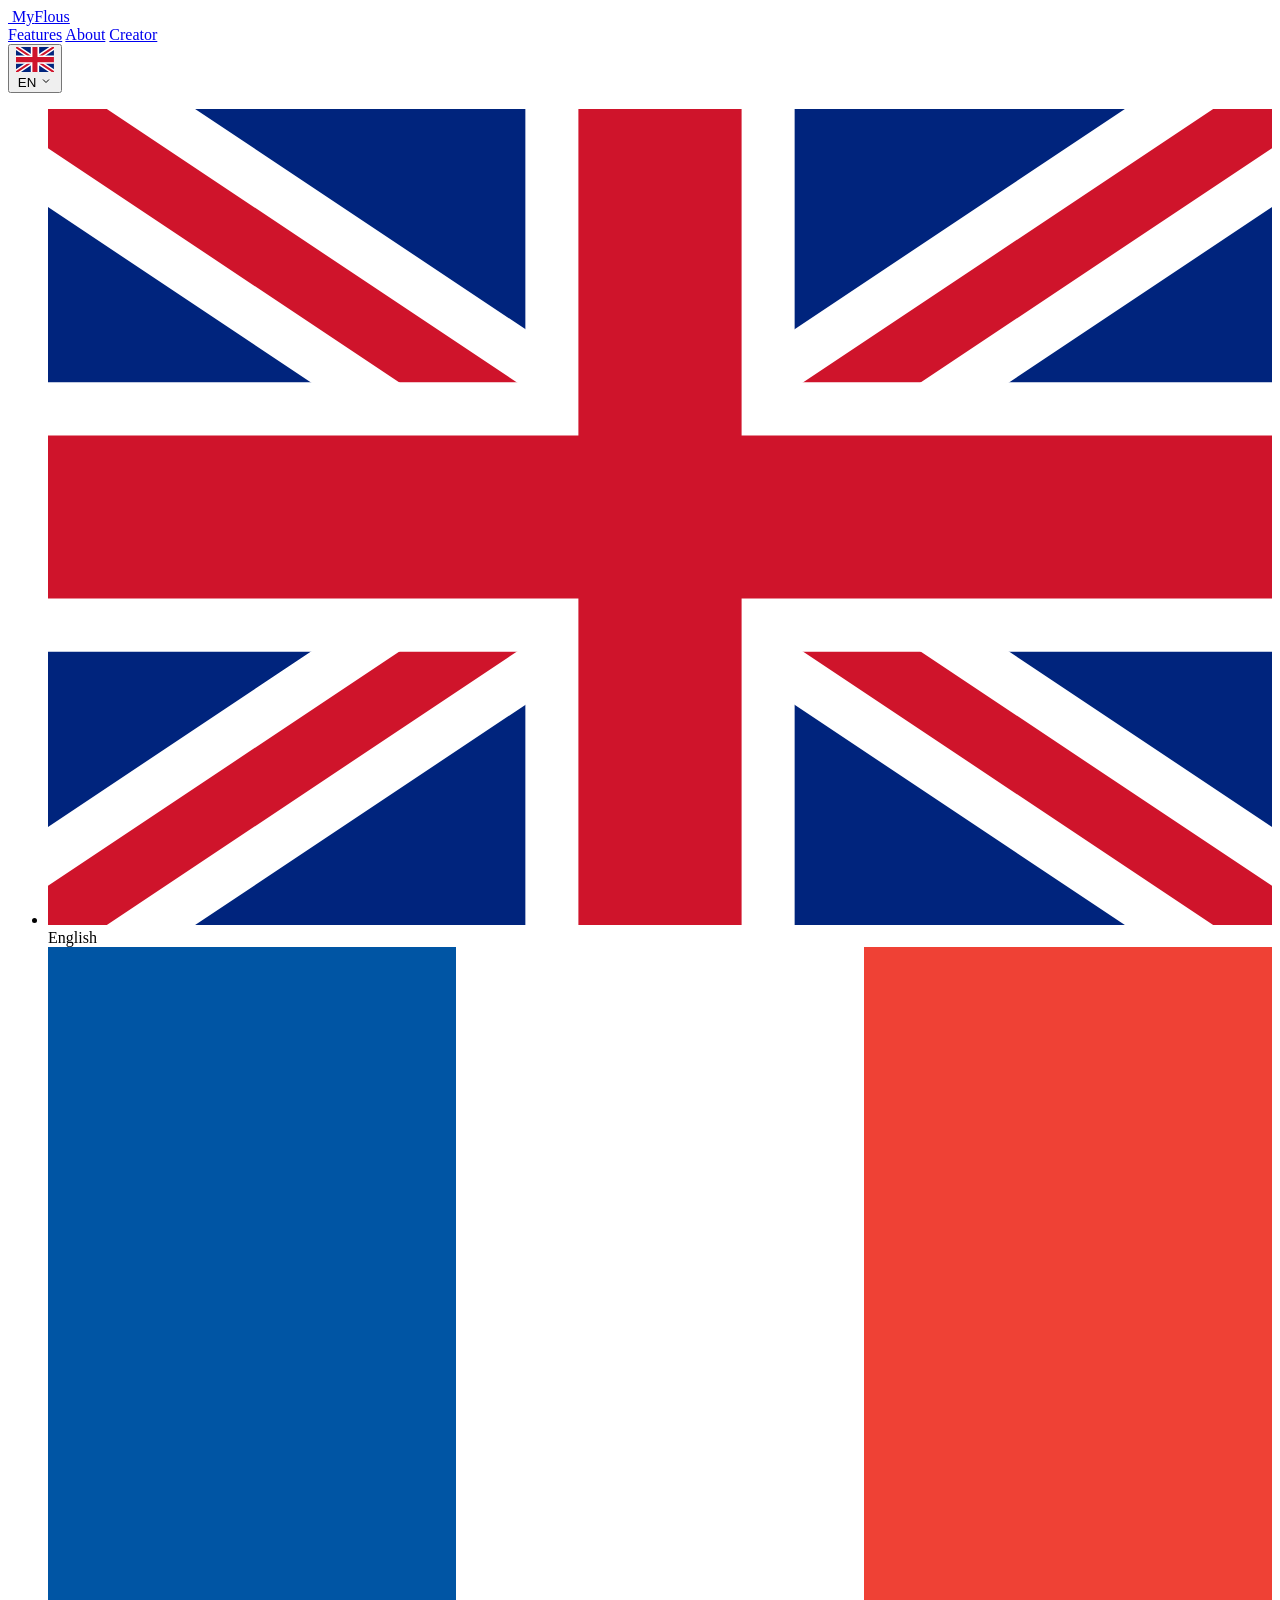
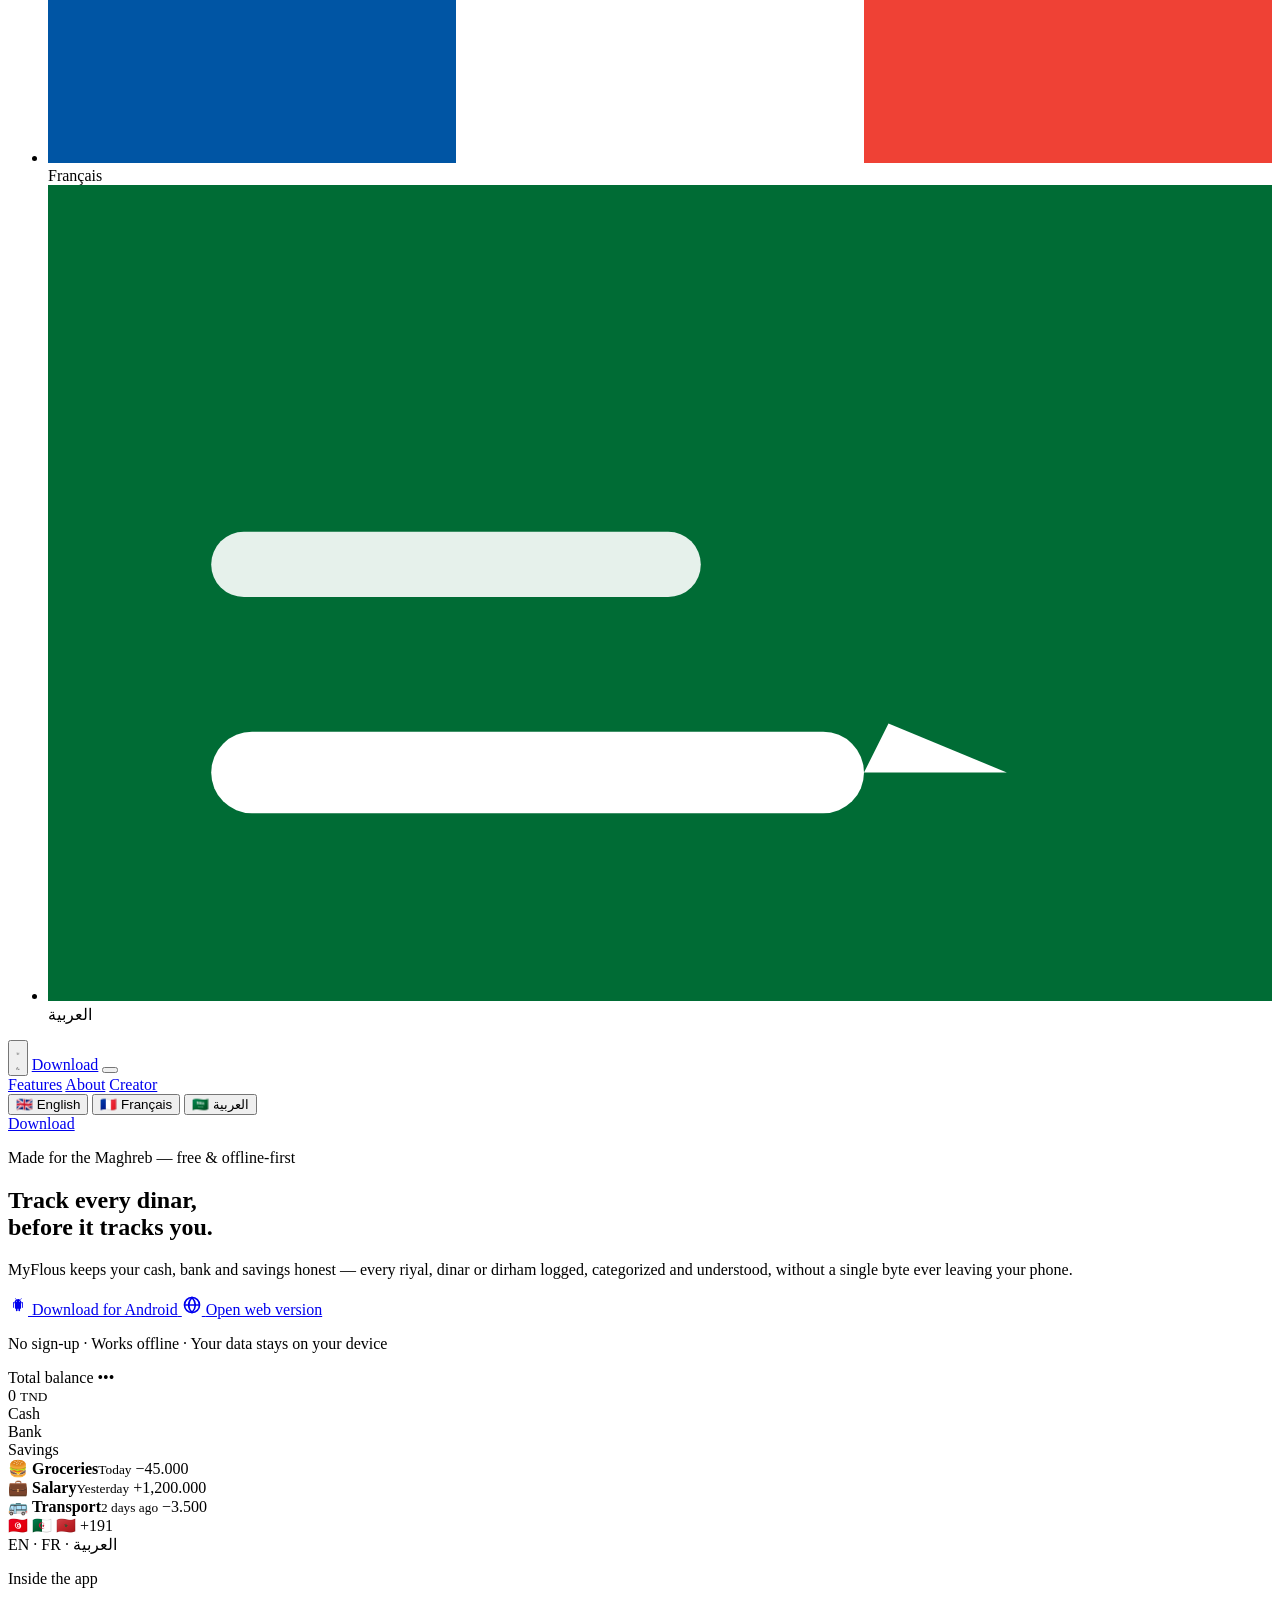
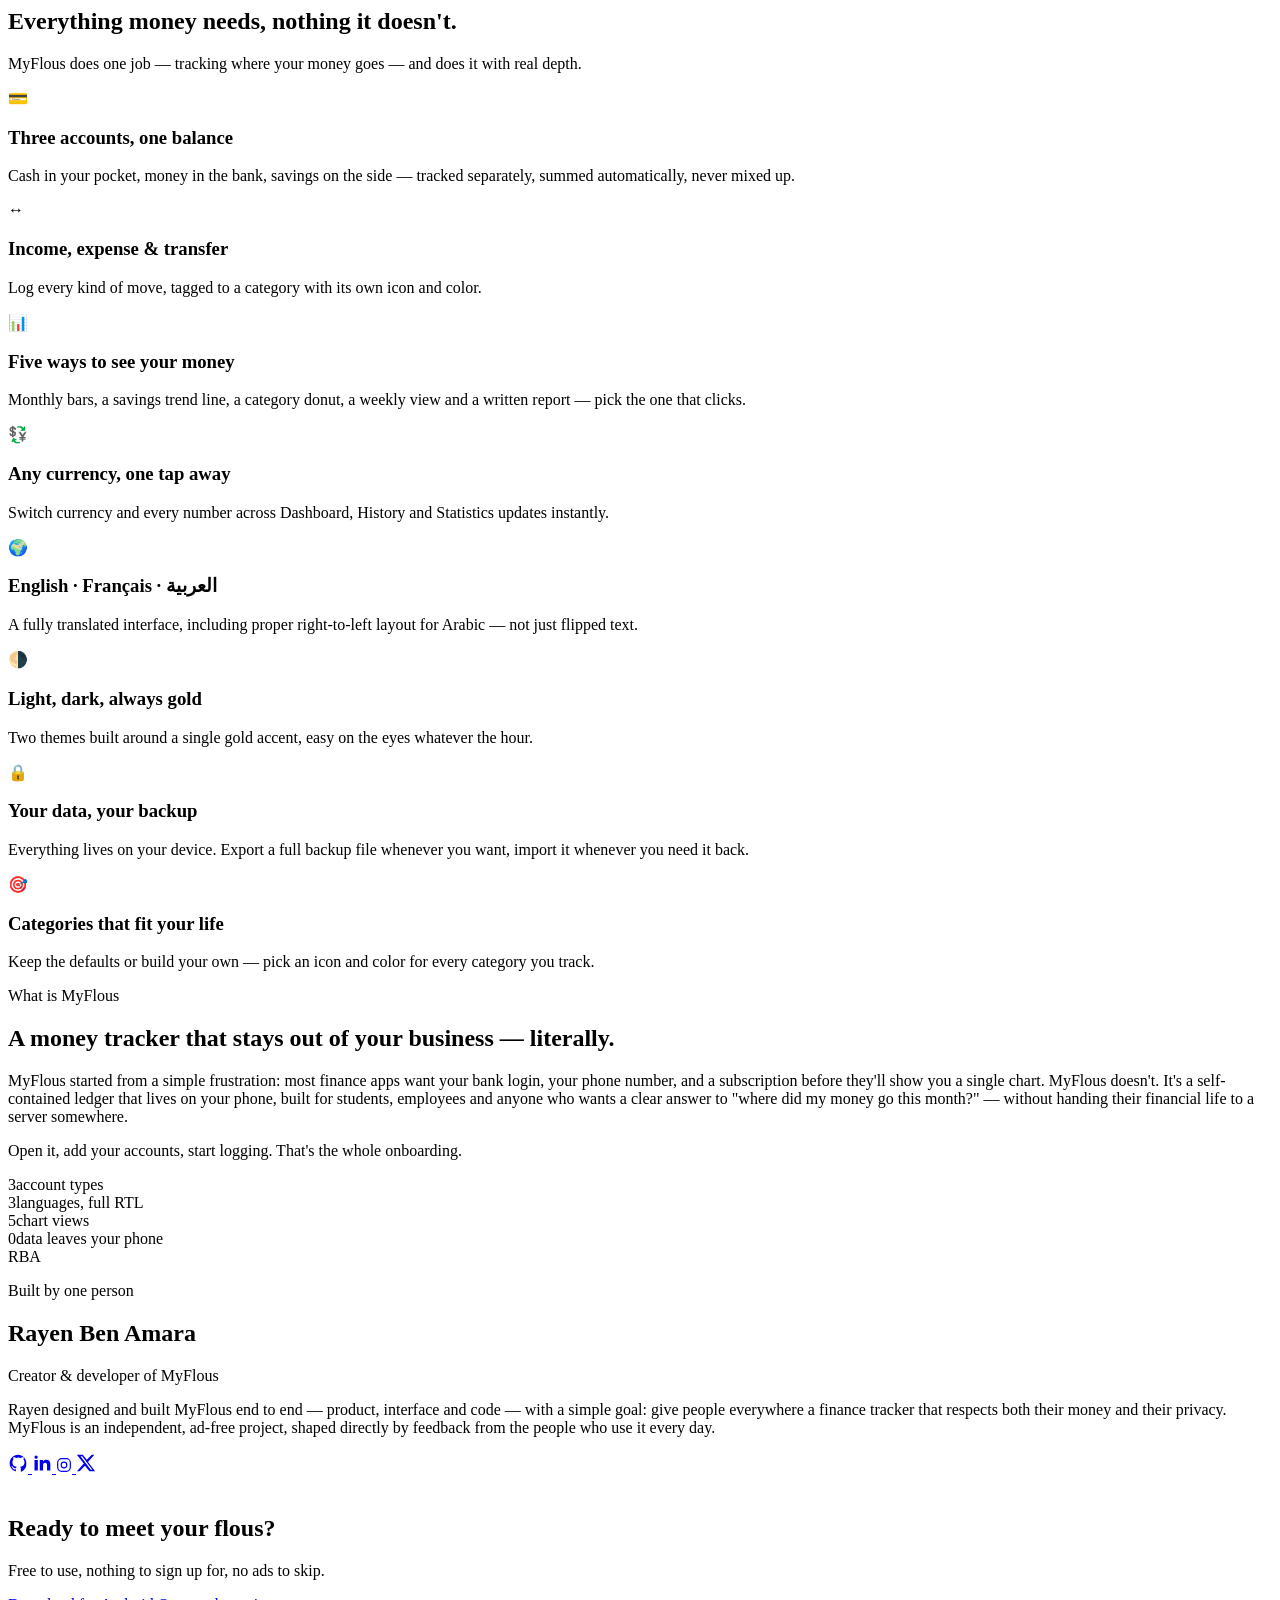
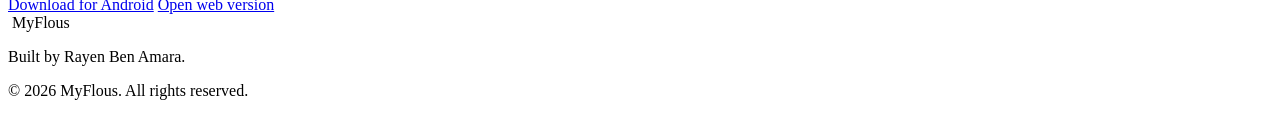
==== index.html @ c4010ba2 "Add files via upload" ====
<!DOCTYPE html>
<html lang="en" dir="ltr">
<head>
<meta charset="UTF-8">
<meta name="viewport" content="width=device-width, initial-scale=1.0, viewport-fit=cover">
<title>MyFlous — Track every dinar</title>
<meta name="description" content="MyFlous is an offline-first finance tracker for cash, bank and savings accounts. Free, private, and built for the Maghreb.">
<link rel="icon" href="assets/logo.png" type="image/png">
<link rel="apple-touch-icon" href="assets/logo.png">
<link rel="preconnect" href="https://fonts.googleapis.com">
<link rel="preconnect" href="https://fonts.gstatic.com" crossorigin>
<link href="https://fonts.googleapis.com/css2?family=Poppins:wght@600;700;800&family=Inter:wght@400;500;600;700;800&family=Cairo:wght@600;700;800&display=swap" rel="stylesheet">
<link rel="stylesheet" href="css/style.css">
</head>
<body data-theme="dark">

<!-- ================= NAV ================= -->
<header class="nav" id="nav">
  <div class="nav-inner">
    <a href="#top" class="brand">
      <img src="assets/logo.png" alt="" class="brand-mark">
      <span class="brand-word">My<span>Flous</span></span>
    </a>

    <nav class="nav-links" id="navLinks">
      <a href="#features" data-i18n="nav.features">Features</a>
      <a href="#about" data-i18n="nav.about">About</a>
      <a href="#creator" data-i18n="nav.creator">Creator</a>
    </nav>

    <div class="nav-actions">
      <div class="lang-switch" id="langSwitch">
        <button class="lang-btn" id="langBtn" aria-haspopup="listbox" aria-expanded="false" title="Language">
          <span class="lang-flag" id="langFlagIcon"><svg viewBox="0 0 30 20" xmlns="http://www.w3.org/2000/svg"><rect width="30" height="20" fill="#00247D"/><path d="M0,0 L30,20 M30,0 L0,20" stroke="#FFFFFF" stroke-width="4"/><path d="M0,0 L30,20 M30,0 L0,20" stroke="#CF142B" stroke-width="1.6"/><path d="M15,0 V20 M0,10 H30" stroke="#FFFFFF" stroke-width="6.6"/><path d="M15,0 V20 M0,10 H30" stroke="#CF142B" stroke-width="4"/></svg></span>
          <span class="lang-code" id="langCode">EN</span>
          <svg class="lang-caret" viewBox="0 0 24 24" fill="none" stroke="currentColor" stroke-width="2" width="12" height="12"><path d="M6 9l6 6 6-6"/></svg>
        </button>
        <ul class="lang-menu" id="langMenu" role="listbox">
          <li role="option" data-lang="en" class="lang-option active">
            <span class="lang-flag"><svg viewBox="0 0 30 20" xmlns="http://www.w3.org/2000/svg"><rect width="30" height="20" fill="#00247D"/><path d="M0,0 L30,20 M30,0 L0,20" stroke="#FFFFFF" stroke-width="4"/><path d="M0,0 L30,20 M30,0 L0,20" stroke="#CF142B" stroke-width="1.6"/><path d="M15,0 V20 M0,10 H30" stroke="#FFFFFF" stroke-width="6.6"/><path d="M15,0 V20 M0,10 H30" stroke="#CF142B" stroke-width="4"/></svg></span>
            <span>English</span>
          </li>
          <li role="option" data-lang="fr" class="lang-option">
            <span class="lang-flag"><svg viewBox="0 0 30 20" xmlns="http://www.w3.org/2000/svg"><rect width="10" height="20" x="0" fill="#0055A4"/><rect width="10" height="20" x="10" fill="#FFFFFF"/><rect width="10" height="20" x="20" fill="#EF4135"/></svg></span>
            <span>Français</span>
          </li>
          <li role="option" data-lang="ar" class="lang-option">
            <span class="lang-flag"><svg viewBox="0 0 30 20" xmlns="http://www.w3.org/2000/svg"><rect width="30" height="20" fill="#006C35"/><rect x="4" y="13.4" width="16" height="2" rx="1" fill="#FFFFFF"/><path d="M20 14.4 L23.5 14.4 L20.6 13.2 Z" fill="#FFFFFF"/><rect x="4" y="8.5" width="12" height="1.6" rx="0.8" fill="#FFFFFF" opacity="0.9"/></svg></span>
            <span>العربية</span>
          </li>
        </ul>
      </div>

      <button class="theme-toggle" id="themeToggle" aria-label="Toggle light and dark theme" title="Toggle theme">
        <svg class="icon-sun" viewBox="0 0 24 24" fill="none" stroke="currentColor" stroke-width="2"><circle cx="12" cy="12" r="4"/><path d="M12 2v2M12 20v2M4.9 4.9l1.4 1.4M17.7 17.7l1.4 1.4M2 12h2M20 12h2M4.9 19.1l1.4-1.4M17.7 6.3l1.4-1.4"/></svg>
        <svg class="icon-moon" viewBox="0 0 24 24" fill="none" stroke="currentColor" stroke-width="2"><path d="M21 12.8A9 9 0 1111.2 3 7 7 0 0021 12.8z"/></svg>
      </button>
      <a href="#download" class="btn btn-primary btn-sm" data-i18n="nav.download">Download</a>
      <button class="menu-toggle" id="menuToggle" aria-label="Open menu">
        <span></span><span></span><span></span>
      </button>
    </div>
  </div>
</header>

<div class="mobile-menu" id="mobileMenu">
  <a href="#features" data-i18n="nav.features">Features</a>
  <a href="#about" data-i18n="nav.about">About</a>
  <a href="#creator" data-i18n="nav.creator">Creator</a>
  <div class="mobile-lang" id="mobileLang">
    <button class="mobile-lang-opt active" data-lang="en">🇬🇧 English</button>
    <button class="mobile-lang-opt" data-lang="fr">🇫🇷 Français</button>
    <button class="mobile-lang-opt" data-lang="ar">🇸🇦 العربية</button>
  </div>
  <a href="#download" class="btn btn-primary" data-i18n="nav.download">Download</a>
</div>

<!-- ================= HERO ================= -->
<main id="top">
<section class="hero">
  <div class="hero-rays" aria-hidden="true"></div>
  <div class="hero-inner">
    <div class="hero-copy">
      <p class="eyebrow"><span class="dot"></span><span data-i18n="hero.eyebrow">Made for the Maghreb — free &amp; offline-first</span></p>
      <h1><span data-i18n="hero.title1">Track every dinar,</span><br><span data-i18n="hero.title2">before it tracks</span> <span class="gold-underline" data-i18n="hero.title3">you.</span></h1>
      <p class="hero-sub" data-i18n="hero.sub">MyFlous keeps your cash, bank and savings honest — every riyal, dinar or dirham logged, categorized and understood, without a single byte ever leaving your phone.</p>

      <div class="hero-ctas">
        <a href="apk/MyFlous.apk" download="MyFlous.apk" class="btn btn-primary btn-lg" id="btnAndroid">
          <svg viewBox="0 0 24 24" fill="currentColor" width="20" height="20"><path d="M6.5 8.5c-.28 0-.5.22-.5.5v6c0 .28.22.5.5.5s.5-.22.5-.5V9c0-.28-.22-.5-.5-.5zm11 0c-.28 0-.5.22-.5.5v6c0 .28.22.5.5.5s.5-.22.5-.5V9c0-.28-.22-.5-.5-.5zM8.3 15.75c0 .35.28.63.63.63h.57v2.12c0 .55.45 1 1 1s1-.45 1-1v-2.12h1v2.12c0 .55.45 1 1 1s1-.45 1-1v-2.12h.57c.34 0 .63-.28.63-.63V9H8.3v6.75zM15.4 5.7l.9-1.56a.3.3 0 00-.52-.3l-.91 1.58a5.9 5.9 0 00-4.74 0l-.91-1.58a.3.3 0 10-.52.3l.9 1.56C8.6 6.5 7.5 8.05 7.4 9.85h9.2c-.1-1.8-1.2-3.35-3.2-4.15zM10.2 8.1a.55.55 0 110-1.1.55.55 0 010 1.1zm3.6 0a.55.55 0 110-1.1.55.55 0 010 1.1z"/></svg>
          <span data-i18n="hero.ctaAndroid">Download for Android</span>
        </a>
        <a href="./myflous/index.html" target="_blank" rel="noopener" class="btn btn-secondary btn-lg" id="btnWeb">
          <svg viewBox="0 0 24 24" fill="none" stroke="currentColor" stroke-width="2" width="20" height="20"><circle cx="12" cy="12" r="9"/><path d="M3 12h18M12 3c2.5 2.7 4 6 4 9s-1.5 6.3-4 9c-2.5-2.7-4-6-4-9s1.5-6.3 4-9z"/></svg>
          <span data-i18n="hero.ctaWeb">Open web version</span>
        </a>
      </div>

      <p class="hero-trust" data-i18n="hero.trust">No sign-up · Works offline · Your data stays on your device</p>
    </div>

    <div class="hero-visual" aria-hidden="true">
      <div class="glow"></div>
      <div class="balance-card" id="balanceCard">
        <div class="bc-top">
          <span class="bc-label" data-i18n="card.totalBalance">Total balance</span>
          <span class="bc-eye">•••</span>
        </div>
        <div class="bc-amount"><span id="bcNumber">0</span> <small>TND</small></div>
        <div class="bc-accounts">
          <div class="bc-acc"><span class="bc-dot cash"></span><span data-i18n="card.cash">Cash</span></div>
          <div class="bc-acc"><span class="bc-dot bank"></span><span data-i18n="card.bank">Bank</span></div>
          <div class="bc-acc"><span class="bc-dot savings"></span><span data-i18n="card.savings">Savings</span></div>
        </div>
        <div class="bc-chart">
          <div class="bar" style="--h:38%"></div>
          <div class="bar" style="--h:62%"></div>
          <div class="bar" style="--h:45%"></div>
          <div class="bar" style="--h:80%"></div>
          <div class="bar" style="--h:55%"></div>
          <div class="bar" style="--h:70%"></div>
          <div class="bar" style="--h:90%"></div>
        </div>
        <div class="bc-tx">
          <div class="tx-row">
            <span class="tx-icon food">🍔</span>
            <span class="tx-info"><b data-i18n="card.groceries">Groceries</b><small data-i18n="card.today">Today</small></span>
            <span class="tx-amt neg">−45.000</span>
          </div>
          <div class="tx-row">
            <span class="tx-icon salary">💼</span>
            <span class="tx-info"><b data-i18n="card.salary">Salary</b><small data-i18n="card.yesterday">Yesterday</small></span>
            <span class="tx-amt pos">+1,200.000</span>
          </div>
          <div class="tx-row">
            <span class="tx-icon transport">🚌</span>
            <span class="tx-info"><b data-i18n="card.transport">Transport</b><small data-i18n="card.daysAgo">2 days ago</small></span>
            <span class="tx-amt neg">−3.500</span>
          </div>
        </div>
      </div>
      <div class="float-chip chip-1">🇹🇳 🇩🇿 🇲🇦 +191</div>
      <div class="float-chip chip-2">EN · FR · العربية</div>
    </div>
  </div>
  <a href="#features" class="scroll-cue" aria-label="Scroll to features"><span></span></a>
</section>

<!-- ================= FEATURES ================= -->
<section class="features" id="features">
  <div class="section-head">
    <p class="eyebrow center"><span class="dot"></span><span data-i18n="features.eyebrow">Inside the app</span></p>
    <h2 data-i18n="features.title">Everything money needs, nothing it doesn't.</h2>
    <p class="section-sub" data-i18n="features.sub">MyFlous does one job — tracking where your money goes — and does it with real depth.</p>
  </div>

  <div class="feature-grid">
    <article class="feature-card feature-lg">
      <div class="f-icon">💳</div>
      <h3 data-i18n="feature1.title">Three accounts, one balance</h3>
      <p data-i18n="feature1.desc">Cash in your pocket, money in the bank, savings on the side — tracked separately, summed automatically, never mixed up.</p>
    </article>

    <article class="feature-card">
      <div class="f-icon">↔️</div>
      <h3 data-i18n="feature2.title">Income, expense &amp; transfer</h3>
      <p data-i18n="feature2.desc">Log every kind of move, tagged to a category with its own icon and color.</p>
    </article>

    <article class="feature-card">
      <div class="f-icon">📊</div>
      <h3 data-i18n="feature3.title">Five ways to see your money</h3>
      <p data-i18n="feature3.desc">Monthly bars, a savings trend line, a category donut, a weekly view and a written report — pick the one that clicks.</p>
    </article>

    <article class="feature-card">
      <div class="f-icon">💱</div>
      <h3 data-i18n="feature4.title">Any currency, one tap away</h3>
      <p data-i18n="feature4.desc">Switch currency and every number across Dashboard, History and Statistics updates instantly.</p>
    </article>

    <article class="feature-card">
      <div class="f-icon">🌍</div>
      <h3 data-i18n="feature5.title">English · Français · العربية</h3>
      <p data-i18n="feature5.desc">A fully translated interface, including proper right-to-left layout for Arabic — not just flipped text.</p>
    </article>

    <article class="feature-card">
      <div class="f-icon">🌗</div>
      <h3 data-i18n="feature6.title">Light, dark, always gold</h3>
      <p data-i18n="feature6.desc">Two themes built around a single gold accent, easy on the eyes whatever the hour.</p>
    </article>

    <article class="feature-card">
      <div class="f-icon">🔒</div>
      <h3 data-i18n="feature7.title">Your data, your backup</h3>
      <p data-i18n="feature7.desc">Everything lives on your device. Export a full backup file whenever you want, import it whenever you need it back.</p>
    </article>

    <article class="feature-card">
      <div class="f-icon">🎯</div>
      <h3 data-i18n="feature8.title">Categories that fit your life</h3>
      <p data-i18n="feature8.desc">Keep the defaults or build your own — pick an icon and color for every category you track.</p>
    </article>
  </div>
</section>

<!-- ================= ABOUT ================= -->
<section class="about" id="about">
  <div class="about-inner">
    <div class="about-copy">
      <p class="eyebrow"><span class="dot"></span><span data-i18n="about.eyebrow">What is MyFlous</span></p>
      <h2 data-i18n="about.title">A money tracker that stays out of your business — literally.</h2>
      <p data-i18n="about.p1">MyFlous started from a simple frustration: most finance apps want your bank login, your phone number, and a subscription before they'll show you a single chart. MyFlous doesn't. It's a self-contained ledger that lives on your phone, built for students, employees and anyone who wants a clear answer to "where did my money go this month?" — without handing their financial life to a server somewhere.</p>
      <p data-i18n="about.p2">Open it, add your accounts, start logging. That's the whole onboarding.</p>
    </div>
    <div class="about-stats">
      <div class="stat"><span class="stat-num">3</span><span class="stat-label" data-i18n="about.stat1">account types</span></div>
      <div class="stat"><span class="stat-num">3</span><span class="stat-label" data-i18n="about.stat2">languages, full RTL</span></div>
      <div class="stat"><span class="stat-num">5</span><span class="stat-label" data-i18n="about.stat3">chart views</span></div>
      <div class="stat"><span class="stat-num">0</span><span class="stat-label" data-i18n="about.stat4">data leaves your phone</span></div>
    </div>
  </div>
</section>

<!-- ================= CREATOR ================= -->
<section class="creator" id="creator">
  <div class="creator-card">
    <div class="creator-avatar">
      <img src="assets/rayen.jpg" alt="Rayen Ben Amara" class="creator-avatar-img" onerror="this.style.display='none'; this.parentElement.textContent='RBA';">
    </div>
    <div class="creator-body">
      <p class="eyebrow"><span class="dot"></span><span data-i18n="creator.eyebrow">Built by one person</span></p>
      <h2>Rayen Ben Amara</h2>
      <p class="creator-role" data-i18n="creator.role">Creator &amp; developer of MyFlous</p>
      <p class="creator-bio" data-i18n="creator.bio">Rayen designed and built MyFlous end to end — product, interface and code — with a simple goal: give people everywhere a finance tracker that respects both their money and their privacy. MyFlous is an independent, ad-free project, shaped directly by feedback from the people who use it every day.</p>
      <div class="creator-socials">
        <a href="https://github.com/rayen0x" class="social-icon" aria-label="GitHub" title="GitHub">
          <svg viewBox="0 0 24 24" fill="currentColor" width="20" height="20"><path d="M12 2C6.48 2 2 6.58 2 12.25c0 4.53 2.87 8.37 6.84 9.73.5.1.68-.22.68-.49 0-.24-.01-1.02-.01-1.86-2.78.51-3.5-.7-3.72-1.35-.13-.33-.68-1.35-1.16-1.63-.4-.22-.97-.76-.01-.78.9-.01 1.55.85 1.76 1.2 1.03 1.76 2.68 1.26 3.34.96.1-.76.4-1.26.72-1.55-2.5-.29-5.12-1.28-5.12-5.68 0-1.25.44-2.28 1.16-3.08-.12-.29-.5-1.46.11-3.04 0 0 .95-.31 3.12 1.18a10.6 10.6 0 015.68 0c2.17-1.5 3.12-1.18 3.12-1.18.61 1.58.23 2.75.11 3.04.72.8 1.16 1.82 1.16 3.08 0 4.41-2.63 5.39-5.14 5.67.41.36.76 1.07.76 2.17 0 1.57-.01 2.83-.01 3.22 0 .27.18.6.69.49A10.26 10.26 0 0022 12.25C22 6.58 17.52 2 12 2z"/></svg>
        </a>
        <a href="https://www.linkedin.com/in/rayen0x/" class="social-icon" aria-label="LinkedIn" title="LinkedIn">
          <svg viewBox="0 0 24 24" fill="currentColor" width="20" height="20"><path d="M6.94 5a2 2 0 11-4-.02 2 2 0 014 .02zM7 8.48H3V21h4V8.48zm6.32 0H9.34V21h3.94v-6.57c0-3.66 4.77-3.96 4.77 0V21H22v-7.93c0-6.17-6.98-5.95-8.68-2.91V8.48z"/></svg>
        </a>
        <a href="https://www.instagram.com/rayen0x" class="social-icon" aria-label="Instagram" title="Instagram">
          <svg viewBox="0 0 24 24" fill="none" stroke="currentColor" stroke-width="1.8" stroke-linecap="round" stroke-linejoin="round" width="16" height="16"><rect x="2.5" y="2.5" width="19" height="19" rx="6"/><circle cx="12" cy="12" r="4.2"/><circle cx="17.15" cy="6.85" r="0.4" fill="currentColor" stroke="none"/></svg>
        </a>
        <a href="https://x.com/rayen0x" class="social-icon" aria-label="X (Twitter)" title="X (Twitter)">
          <svg viewBox="0 0 24 24" fill="currentColor" width="20" height="20"><path d="M18.9 2H22l-7.6 8.68L23 22h-6.9l-5.4-6.65L4.3 22H1.2l8.1-9.26L1 2h7.1l4.9 6.09L18.9 2zm-1.2 18h1.9L7.4 4H5.4l12.3 16z"/></svg>
        </a>
      </div>
    </div>
  </div>
</section>

<!-- ================= FINAL CTA ================= -->
<section class="final-cta" id="download">
  <div class="final-inner">
    <img src="assets/logo.png" alt="" class="final-mark">
    <h2 data-i18n="final.title">Ready to meet your flous?</h2>
    <p data-i18n="final.sub">Free to use, nothing to sign up for, no ads to skip.</p>
    <div class="hero-ctas center">
      <a href="apk/MyFlous.apk" download="MyFlous.apk" class="btn btn-primary btn-lg" data-i18n="hero.ctaAndroid">Download for Android</a>
      <a href="./myflous/index.html" target="_blank" rel="noopener" class="btn btn-secondary btn-lg" data-i18n="hero.ctaWeb">Open web version</a>
    </div>
  </div>
</section>
</main>

<footer class="footer">
  <div class="footer-inner">
    <div class="footer-brand">
      <img src="assets/logo.png" alt="" class="brand-mark">
      <span class="brand-word">My<span>Flous</span></span>
    </div>
    <p data-i18n="footer.built">Built by Rayen Ben Amara.</p>
    <p class="footer-copy" data-i18n="footer.rights">© 2026 MyFlous. All rights reserved.</p>
  </div>
</footer>

<script src="js/i18n.js"></script>
<script src="js/script.js"></script>
</body>
</html>
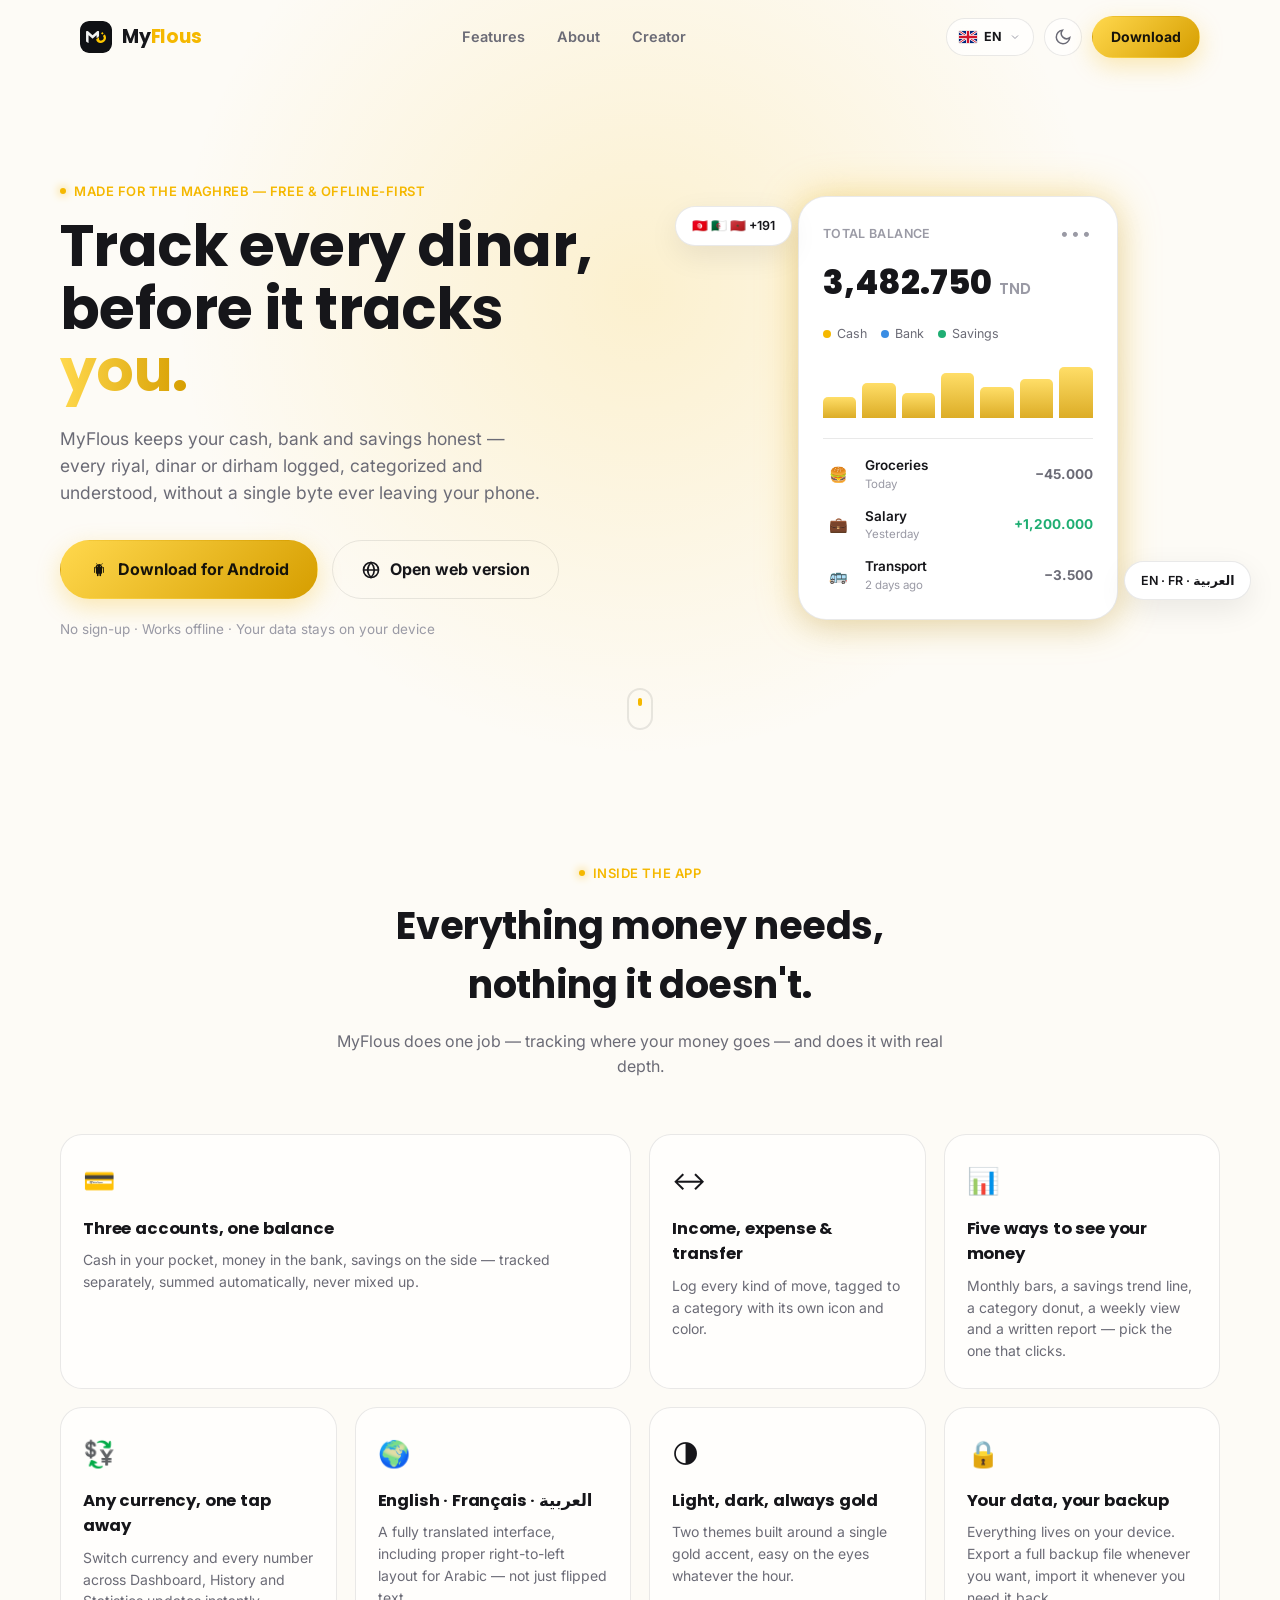
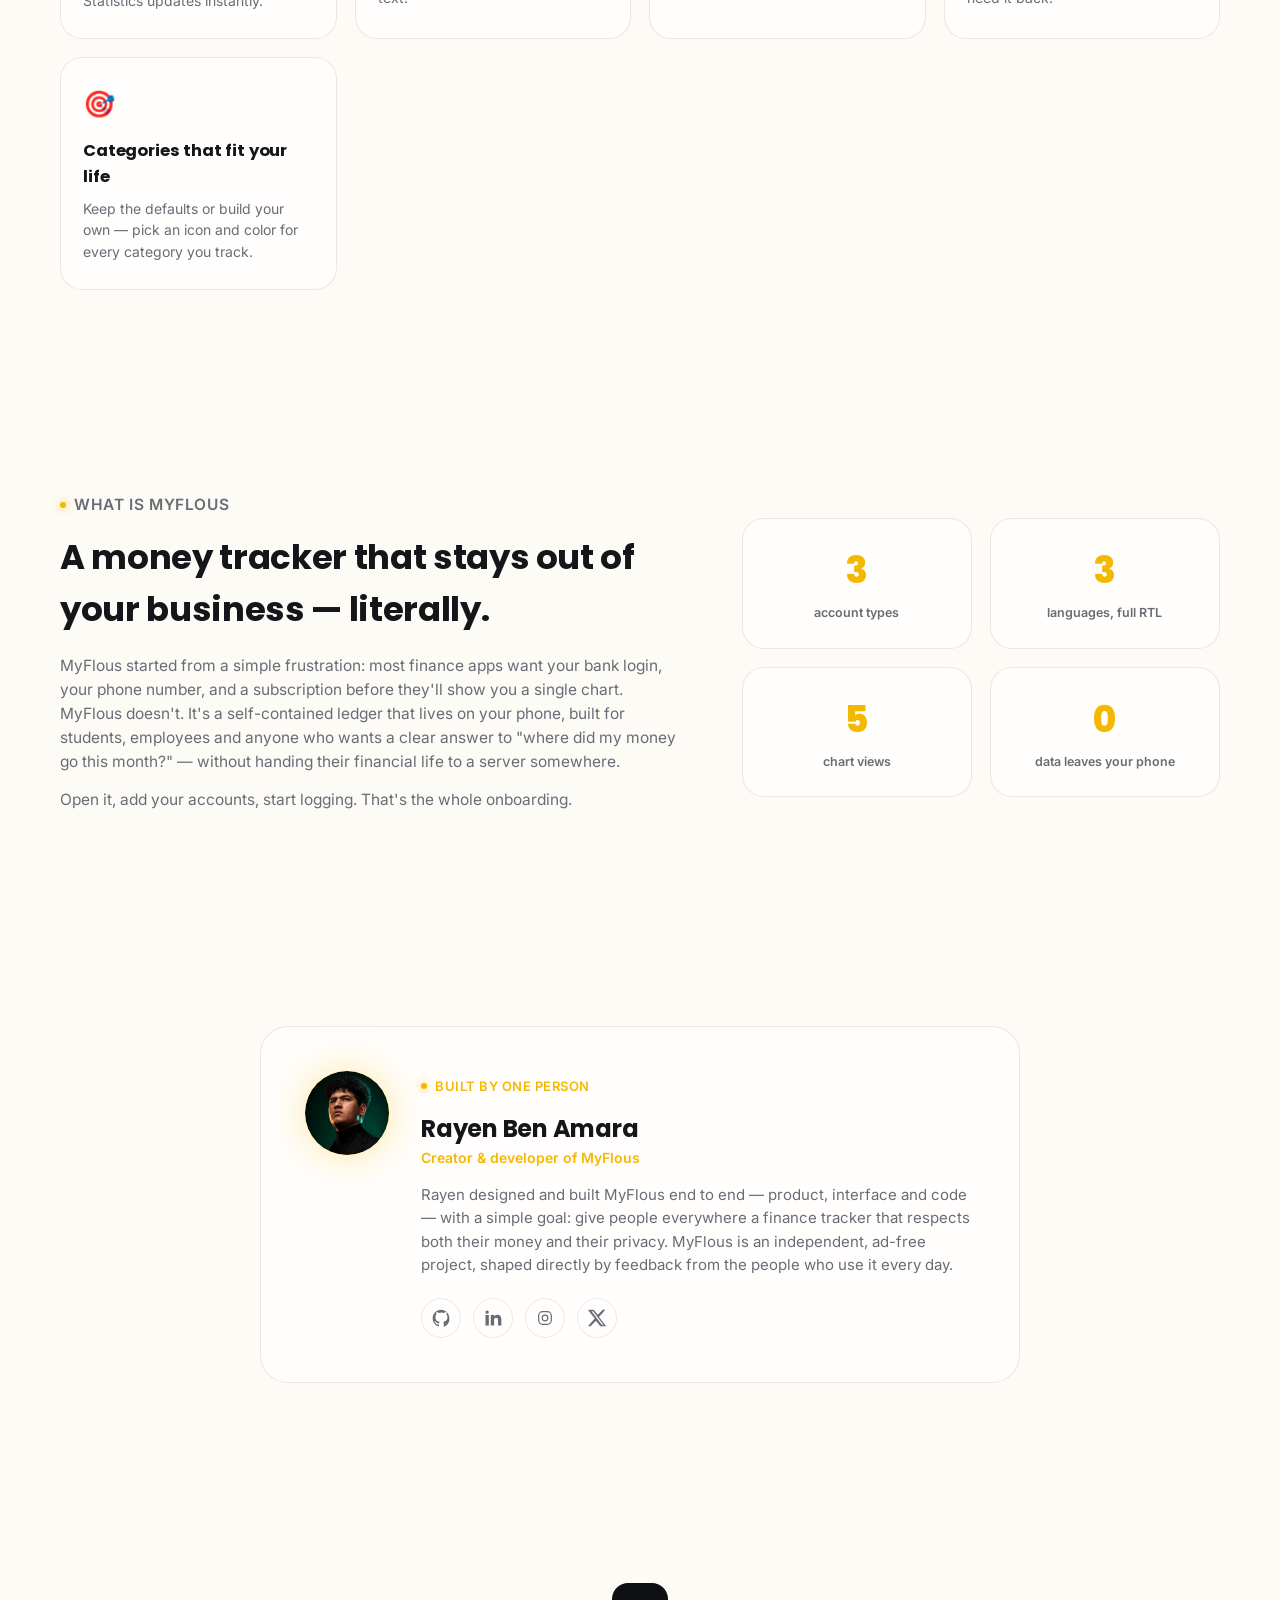
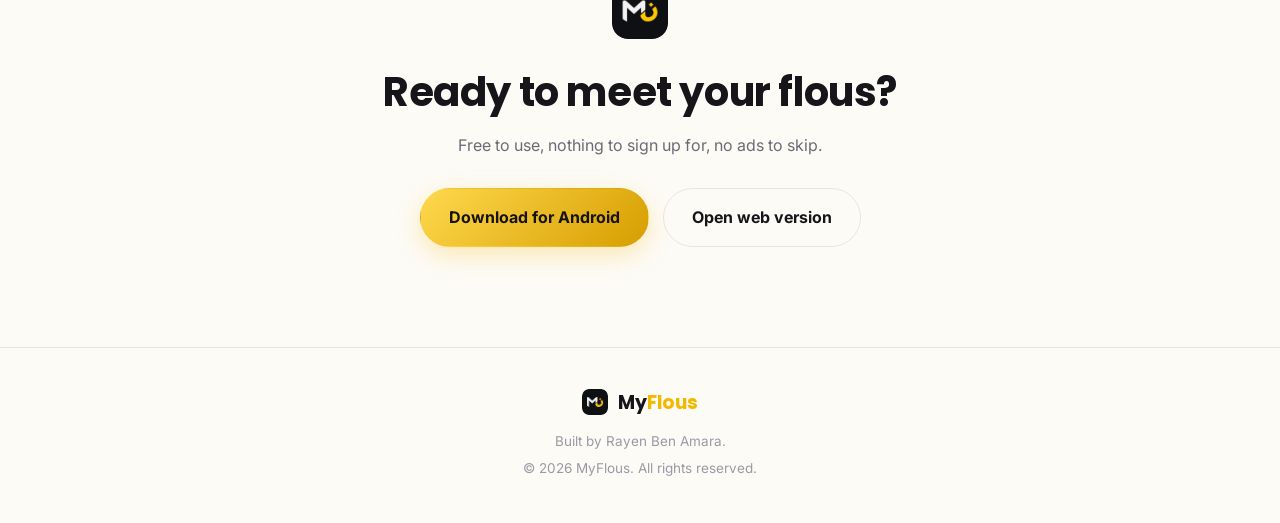
==== commit 5cd77eae: "Update web link to point to myflous directory" ====
--- a/index.html
+++ b/index.html
@@ -90,7 +90,7 @@
           <svg viewBox="0 0 24 24" fill="currentColor" width="20" height="20"><path d="M6.5 8.5c-.28 0-.5.22-.5.5v6c0 .28.22.5.5.5s.5-.22.5-.5V9c0-.28-.22-.5-.5-.5zm11 0c-.28 0-.5.22-.5.5v6c0 .28.22.5.5.5s.5-.22.5-.5V9c0-.28-.22-.5-.5-.5zM8.3 15.75c0 .35.28.63.63.63h.57v2.12c0 .55.45 1 1 1s1-.45 1-1v-2.12h1v2.12c0 .55.45 1 1 1s1-.45 1-1v-2.12h.57c.34 0 .63-.28.63-.63V9H8.3v6.75zM15.4 5.7l.9-1.56a.3.3 0 00-.52-.3l-.91 1.58a5.9 5.9 0 00-4.74 0l-.91-1.58a.3.3 0 10-.52.3l.9 1.56C8.6 6.5 7.5 8.05 7.4 9.85h9.2c-.1-1.8-1.2-3.35-3.2-4.15zM10.2 8.1a.55.55 0 110-1.1.55.55 0 010 1.1zm3.6 0a.55.55 0 110-1.1.55.55 0 010 1.1z"/></svg>
           <span data-i18n="hero.ctaAndroid">Download for Android</span>
         </a>
-        <a href="./myflous/index.html" target="_blank" rel="noopener" class="btn btn-secondary btn-lg" id="btnWeb">
+        <a href="./myflous" target="_blank" rel="noopener" class="btn btn-secondary btn-lg" id="btnWeb">
           <svg viewBox="0 0 24 24" fill="none" stroke="currentColor" stroke-width="2" width="20" height="20"><circle cx="12" cy="12" r="9"/><path d="M3 12h18M12 3c2.5 2.7 4 6 4 9s-1.5 6.3-4 9c-2.5-2.7-4-6-4-9s1.5-6.3 4-9z"/></svg>
           <span data-i18n="hero.ctaWeb">Open web version</span>
         </a>
--- a/css/style.css
+++ b/css/style.css
@@ -0,0 +1,472 @@
+/* =========================================================
+   MYFLOUS — MARKETING SITE
+   Palette lifted straight from the app's own design tokens:
+   gold on near-black, glass surfaces, single accent.
+   ========================================================= */
+
+:root{
+  --gold-100: #FFEDB3;
+  --gold-300: #FFD84D;
+  --gold-500: #F5B800;
+  --gold-600: #D69E00;
+  --gold-700: #A97E00;
+
+  --success: #1FAE73;
+  --info: #3A8DE4;
+  --danger: #E4483A;
+
+  --font-display: 'Poppins', 'Segoe UI', system-ui, sans-serif;
+  --font-body: 'Inter', 'Segoe UI', system-ui, sans-serif;
+
+  --radius-sm: 10px;
+  --radius-md: 16px;
+  --radius-lg: 22px;
+  --radius-xl: 28px;
+  --radius-pill: 999px;
+
+  --container: 1160px;
+  --ease: cubic-bezier(.22,1,.36,1);
+}
+
+[data-theme="dark"]{
+  --bg: #0A0A0C;
+  --bg-alt: #101012;
+  --surface: rgba(255,255,255,0.045);
+  --surface-solid: #17171B;
+  --border: rgba(255,255,255,0.08);
+  --text-primary: #F5F5F7;
+  --text-secondary: #B5B5BD;
+  --text-muted: #7A7A82;
+  --shadow: 0 10px 30px rgba(0,0,0,0.45);
+  --glow: 0 0 45px rgba(245,184,0,0.28);
+}
+
+[data-theme="light"]{
+  --bg: #FDFBF6;
+  --bg-alt: #FFFFFF;
+  --surface: rgba(255,255,255,0.7);
+  --surface-solid: #FFFFFF;
+  --border: rgba(17,17,17,0.09);
+  --text-primary: #16161A;
+  --text-secondary: #6B6B76;
+  --text-muted: #9A9AA5;
+  --shadow: 0 10px 30px rgba(17,17,17,0.08);
+  --glow: 0 0 40px rgba(245,184,0,0.35);
+}
+
+*{ box-sizing: border-box; margin:0; padding:0; }
+html{ scroll-behavior:smooth; -webkit-text-size-adjust:100%; text-size-adjust:100%; }
+body{
+  background: var(--bg);
+  color: var(--text-primary);
+  font-family: var(--font-body);
+  line-height: 1.55;
+  -webkit-font-smoothing: antialiased;
+  transition: background .4s var(--ease), color .4s var(--ease);
+  overflow-x: hidden;
+  width: 100%;
+}
+img{ display:block; max-width:100%; }
+a{ color:inherit; text-decoration:none; }
+h1,h2,h3{ font-family: var(--font-display); font-weight:700; letter-spacing:-0.01em; }
+:focus-visible{ outline: 2px solid var(--gold-500); outline-offset: 3px; border-radius: 4px; }
+
+/* ---------- RTL (Arabic) ---------- */
+body.rtl{ font-family: 'Cairo', var(--font-body); }
+body.rtl h1, body.rtl h2, body.rtl h3{ font-family: 'Cairo', var(--font-display); }
+body.rtl .eyebrow{ letter-spacing:0; text-transform:none; }
+body.rtl .lang-menu{ right:auto; left:0; }
+body.rtl .float-chip.chip-1{ left:auto; right:-4%; }
+body.rtl .float-chip.chip-2{ right:auto; left:-6%; }
+body.rtl .mobile-lang-opt{ text-align:right; }
+body.rtl .scroll-cue{ direction:ltr; }
+
+@media (prefers-reduced-motion: reduce){
+  *{ animation-duration: 0.001ms !important; animation-iteration-count: 1 !important; transition-duration: 0.001ms !important; scroll-behavior:auto !important; }
+}
+
+.eyebrow{
+  display:inline-flex; align-items:center; gap:8px;
+  font-size:13px; font-weight:600; letter-spacing:.04em;
+  text-transform: uppercase; color: var(--gold-500);
+  margin-bottom: 14px;
+}
+.eyebrow .dot{ width:6px; height:6px; border-radius:50%; background: var(--gold-500); box-shadow: 0 0 10px var(--gold-500); }
+.eyebrow.center{ justify-content:center; width:100%; }
+
+/* ---------- Buttons ---------- */
+.btn{
+  display:inline-flex; align-items:center; justify-content:center; gap:9px;
+  font-family: var(--font-body); font-weight:700; font-size:15px;
+  padding: 14px 24px; border-radius: var(--radius-pill);
+  border: 1px solid transparent; cursor:pointer;
+  transition: transform .25s var(--ease), box-shadow .25s var(--ease), background .25s var(--ease), border-color .25s var(--ease);
+  white-space: nowrap;
+}
+.btn-sm{ padding: 9px 18px; font-size: 14px; }
+.btn-lg{ padding: 16px 28px; font-size: 16px; }
+.btn-primary{
+  background: linear-gradient(135deg, var(--gold-300), var(--gold-600));
+  color: #16130A;
+  box-shadow: 0 8px 24px rgba(245,184,0,0.28);
+}
+.btn-primary:hover{ transform: translateY(-2px); box-shadow: 0 12px 30px rgba(245,184,0,0.4); }
+.btn-secondary{
+  background: transparent; color: var(--text-primary);
+  border-color: var(--border);
+}
+.btn-secondary:hover{ border-color: var(--gold-500); color: var(--gold-500); transform: translateY(-2px); }
+
+/* ---------- Nav ---------- */
+.nav{
+  position: fixed; top:0; left:0; right:0; z-index: 100;
+  background: transparent;
+  transition: background .35s var(--ease), border-color .35s var(--ease), backdrop-filter .35s var(--ease);
+  border-bottom: 1px solid transparent;
+}
+.nav.scrolled{
+  background: color-mix(in srgb, var(--bg) 82%, transparent);
+  backdrop-filter: blur(14px);
+  border-bottom-color: var(--border);
+}
+.nav-inner{
+  max-width: var(--container); margin: 0 auto;
+  padding: 16px max(20px, env(safe-area-inset-right)) 16px max(20px, env(safe-area-inset-left));
+  display:flex; align-items:center; justify-content:space-between; gap: 16px;
+}
+.brand{ display:flex; align-items:center; gap:10px; min-width:0; flex-shrink:1; }
+.brand-mark{ width:32px; height:32px; border-radius: 9px; flex-shrink:0; }
+.brand-word{ font-family: var(--font-display); font-weight:700; font-size:19px; letter-spacing:-.01em; white-space:nowrap; }
+.brand-word span{ color: var(--gold-500); }
+.nav-links{ display:flex; gap: 32px; }
+.nav-links a{ font-size: 14.5px; font-weight:600; color: var(--text-secondary); transition: color .2s; }
+.nav-links a:hover{ color: var(--text-primary); }
+.nav-actions{ display:flex; align-items:center; gap:10px; flex-shrink:0; }
+
+/* ---------- Language switcher ---------- */
+.lang-switch{ position:relative; }
+.lang-btn{
+  display:flex; align-items:center; gap:7px;
+  height:38px; padding: 0 12px; border-radius: var(--radius-pill);
+  border:1px solid var(--border); background: var(--surface); color: var(--text-primary);
+  cursor:pointer; font-family: var(--font-body); font-weight:700; font-size:12.5px;
+  transition: border-color .2s, transform .2s var(--ease);
+}
+.lang-btn:hover{ border-color: var(--gold-500); }
+.lang-flag{ width:18px; height:12px; border-radius:2px; overflow:hidden; flex-shrink:0; display:block; box-shadow: 0 0 0 1px var(--border); }
+.lang-flag svg{ display:block; width:100%; height:100%; }
+.lang-caret{ transition: transform .25s var(--ease); color: var(--text-muted); }
+.lang-switch.open .lang-caret{ transform: rotate(180deg); }
+
+.lang-menu{
+  position:absolute; top: calc(100% + 10px); right:0; z-index: 120;
+  list-style:none; min-width: 168px; max-width: calc(100vw - 40px);
+  background: var(--surface-solid); border:1px solid var(--border); border-radius: var(--radius-md);
+  box-shadow: var(--shadow); padding: 6px;
+  opacity:0; transform: translateY(-8px); pointer-events:none;
+  transition: opacity .22s var(--ease), transform .22s var(--ease);
+}
+.lang-switch.open .lang-menu{ opacity:1; transform: translateY(0); pointer-events:auto; }
+.lang-option{
+  display:flex; align-items:center; gap:10px; padding: 9px 10px; border-radius: 9px;
+  font-size: 13.5px; font-weight:600; color: var(--text-secondary); cursor:pointer;
+  transition: background .18s, color .18s;
+}
+.lang-option:hover{ background: var(--surface); color: var(--text-primary); }
+.lang-option.active{ color: var(--gold-500); background: rgba(245,184,0,0.1); }
+.lang-option .lang-flag{ width:20px; height:14px; }
+
+.mobile-lang{ display:flex; flex-direction:column; gap:8px; padding: 4px 0; }
+.mobile-lang-opt{
+  display:flex; align-items:center; gap:10px; text-align:left;
+  background: var(--surface); border:1px solid var(--border); border-radius: var(--radius-md);
+  padding: 12px 14px; font-size:15px; font-weight:600; color: var(--text-secondary); cursor:pointer;
+}
+.mobile-lang-opt.active{ color: var(--gold-500); border-color: var(--gold-500); }
+
+.theme-toggle{
+  width:38px; height:38px; border-radius:50%; border:1px solid var(--border);
+  background: var(--surface); color: var(--text-secondary); cursor:pointer;
+  display:flex; align-items:center; justify-content:center;
+  transition: color .2s, border-color .2s, transform .3s var(--ease);
+}
+.theme-toggle:hover{ color: var(--gold-500); border-color: var(--gold-500); transform: rotate(20deg); }
+.theme-toggle svg{ width:18px; height:18px; }
+.icon-moon{ display:none; }
+[data-theme="light"] .icon-sun{ display:none; }
+[data-theme="light"] .icon-moon{ display:block; }
+
+.menu-toggle{ display:none; width:38px; height:38px; border:none; background:none; cursor:pointer; flex-direction:column; align-items:center; justify-content:center; gap:5px; }
+.menu-toggle span{ width:20px; height:2px; background: var(--text-primary); border-radius:2px; transition: transform .25s var(--ease), opacity .25s var(--ease); }
+
+.mobile-menu{
+  position: fixed; inset: 0 0 auto 0; top: 0; z-index: 99;
+  background: var(--bg); border-bottom: 1px solid var(--border);
+  padding: 100px max(20px, env(safe-area-inset-right)) max(32px, env(safe-area-inset-bottom)) max(20px, env(safe-area-inset-left));
+  display:flex; flex-direction:column; gap: 22px;
+  max-height: 100vh; overflow-y: auto;
+  transform: translateY(-100%); opacity:0; pointer-events:none;
+  transition: transform .35s var(--ease), opacity .3s var(--ease);
+}
+.mobile-menu.open{ transform: translateY(0); opacity:1; pointer-events:auto; }
+.mobile-menu a{ font-size: 18px; font-weight:600; }
+.mobile-menu .btn{ width: fit-content; }
+
+/* ---------- Hero ---------- */
+.hero{
+  position: relative;
+  padding: 168px max(20px, env(safe-area-inset-right)) 110px max(20px, env(safe-area-inset-left));
+  overflow: hidden;
+}
+.hero-rays{
+  position:absolute; top:-260px; left:50%; width:1100px; height:1100px;
+  transform: translateX(-50%);
+  background: radial-gradient(circle at center, rgba(245,184,0,0.16), transparent 60%);
+  pointer-events:none;
+}
+.hero-inner{
+  max-width: var(--container); margin:0 auto;
+  display:grid; grid-template-columns: 1.05fr 0.95fr; gap: 56px; align-items:center;
+  position: relative;
+}
+.hero-copy h1{
+  font-size: clamp(38px, 5vw, 58px); line-height:1.08; margin-bottom: 22px;
+}
+.gold-underline{
+  background: linear-gradient(90deg, var(--gold-300), var(--gold-600));
+  -webkit-background-clip: text; background-clip:text; color:transparent;
+}
+.hero-sub{
+  font-size: 17.5px; color: var(--text-secondary); max-width: 480px; margin-bottom: 34px;
+}
+.hero-ctas{ display:flex; gap: 14px; flex-wrap: wrap; }
+.hero-ctas.center{ justify-content:center; }
+.hero-trust{ margin-top: 20px; font-size: 13.5px; color: var(--text-muted); }
+
+/* --- Balance card mockup --- */
+.hero-visual{ position:relative; display:flex; justify-content:center; align-items:center; min-height: 480px; width:100%; }
+.glow{
+  position:absolute; width: 340px; height:340px; border-radius:50%;
+  background: radial-gradient(circle, rgba(245,184,0,0.35), transparent 70%);
+  filter: blur(10px); z-index:0;
+}
+.balance-card{
+  position:relative; z-index:1; width: 320px; max-width: 100%;
+  background: var(--surface-solid); border: 1px solid var(--border);
+  border-radius: var(--radius-xl); padding: 24px;
+  box-shadow: var(--shadow), var(--glow);
+  animation: floatCard 6s ease-in-out infinite;
+}
+@keyframes floatCard{ 0%,100%{ transform: translateY(0) rotate(-1.2deg);} 50%{ transform: translateY(-14px) rotate(0.6deg);} }
+.bc-top{ display:flex; justify-content:space-between; align-items:center; margin-bottom:10px; }
+.bc-label{ font-size:12.5px; color: var(--text-muted); font-weight:600; letter-spacing:.03em; text-transform:uppercase; }
+.bc-eye{ color: var(--text-muted); letter-spacing:2px; }
+.bc-amount{ font-family: var(--font-display); font-weight:800; font-size: 34px; margin-bottom:16px; }
+.bc-amount small{ font-size:15px; color: var(--text-muted); font-weight:600; }
+.bc-accounts{ display:flex; gap:14px; font-size:12.5px; color: var(--text-secondary); margin-bottom:18px; }
+.bc-acc{ display:flex; align-items:center; gap:6px; }
+.bc-dot{ width:8px; height:8px; border-radius:50%; }
+.bc-dot.cash{ background: var(--gold-500); }
+.bc-dot.bank{ background: var(--info); }
+.bc-dot.savings{ background: var(--success); }
+.bc-chart{ display:flex; align-items:flex-end; gap:6px; height:56px; margin-bottom:20px; }
+.bc-chart .bar{ flex:1; height: var(--h); border-radius: 5px 5px 0 0; background: linear-gradient(180deg, var(--gold-300), var(--gold-600)); opacity:.85; }
+.bc-tx{ display:flex; flex-direction:column; gap: 12px; border-top:1px solid var(--border); padding-top:16px; }
+.tx-row{ display:flex; align-items:center; gap:10px; }
+.tx-icon{ width:32px; height:32px; border-radius:10px; background: var(--surface); display:flex; align-items:center; justify-content:center; font-size:15px; flex-shrink:0; }
+.tx-info{ display:flex; flex-direction:column; flex:1; min-width:0; }
+.tx-info b{ font-size:13.5px; font-weight:600; }
+.tx-info small{ font-size:11.5px; color: var(--text-muted); }
+.tx-amt{ font-weight:700; font-size:13.5px; font-family: var(--font-body); }
+.tx-amt.pos{ color: var(--success); }
+.tx-amt.neg{ color: var(--text-secondary); }
+
+.float-chip{
+  position:absolute; z-index:2; background: var(--surface-solid); border:1px solid var(--border);
+  border-radius: var(--radius-pill); padding: 9px 16px; font-size:12.5px; font-weight:600;
+  box-shadow: var(--shadow); animation: floatChip 7s ease-in-out infinite;
+}
+.chip-1{ top: 8%; left: -4%; animation-delay: .3s; }
+.chip-2{ bottom: 10%; right: -6%; animation-delay: 1.1s; }
+@keyframes floatChip{ 0%,100%{ transform: translateY(0);} 50%{ transform: translateY(-10px);} }
+
+.scroll-cue{
+  position:absolute; left:50%; bottom: 28px; transform: translateX(-50%);
+  width: 26px; height: 42px; border: 2px solid var(--border); border-radius: 14px;
+  display:flex; justify-content:center; padding-top: 8px;
+}
+.scroll-cue span{ width:4px; height:8px; border-radius: 2px; background: var(--gold-500); animation: scrollDown 1.8s ease-in-out infinite; }
+@keyframes scrollDown{ 0%{ opacity:1; transform: translateY(0);} 70%{ opacity:0; transform: translateY(10px);} 100%{opacity:0;} }
+
+/* ---------- Section shared ---------- */
+section{ padding: 100px max(20px, env(safe-area-inset-right)) 100px max(20px, env(safe-area-inset-left)); }
+.section-head{ max-width: 620px; margin: 0 auto 56px; text-align:center; }
+.section-head h2{ font-size: clamp(26px, 3.4vw, 38px); margin-bottom: 14px; }
+.section-sub{ color: var(--text-secondary); font-size: 16px; }
+
+/* ---------- Features ---------- */
+.feature-grid{
+  max-width: var(--container); margin: 0 auto;
+  display:grid; grid-template-columns: repeat(4, 1fr); gap: 18px;
+}
+.feature-card{
+  background: var(--surface); border: 1px solid var(--border);
+  border-radius: var(--radius-lg); padding: 26px 22px;
+  transition: transform .3s var(--ease), border-color .3s var(--ease), background .3s var(--ease);
+  opacity:0; transform: translateY(18px);
+}
+.feature-card.reveal{ opacity:1; transform: translateY(0); }
+.feature-card:hover{ transform: translateY(-4px); border-color: var(--gold-600); }
+.feature-lg{ grid-column: span 2; grid-row: span 1; }
+.f-icon{ font-size: 26px; margin-bottom: 14px; }
+.feature-card h3{ font-size: 16.5px; margin-bottom: 8px; }
+.feature-card p{ font-size: 14px; color: var(--text-secondary); }
+
+/* ---------- About ---------- */
+.about-inner{
+  max-width: var(--container); margin:0 auto;
+  display:grid; grid-template-columns: 1.3fr 1fr; gap: 60px; align-items:center;
+}
+.about-copy h2{ font-size: clamp(26px, 3vw, 34px); margin-bottom: 18px; }
+.about-copy p{ color: var(--text-secondary); font-size:15.5px; margin-bottom: 14px; }
+.about-stats{ display:grid; grid-template-columns: 1fr 1fr; gap: 18px; }
+.stat{
+  background: var(--surface); border:1px solid var(--border); border-radius: var(--radius-lg);
+  padding: 24px 18px; text-align:center;
+}
+.stat-num{ display:block; font-family: var(--font-display); font-weight:800; font-size: 36px; color: var(--gold-500); }
+.stat-label{ font-size: 12.5px; color: var(--text-secondary); font-weight:600; }
+
+/* ---------- Creator ---------- */
+.creator{ display:flex; justify-content:center; }
+.creator-card{
+  max-width: 760px; width:100%;
+  background: var(--surface); border:1px solid var(--border); border-radius: var(--radius-xl);
+  padding: 44px; display:flex; gap: 32px; align-items:flex-start;
+}
+.creator-avatar{
+  flex-shrink:0; width: 84px; height:84px; border-radius:50%;
+  background: linear-gradient(135deg, var(--gold-300), var(--gold-700));
+  color:#16130A; font-family: var(--font-display); font-weight:800; font-size:24px;
+  display:flex; align-items:center; justify-content:center;
+  box-shadow: var(--glow);
+  overflow: hidden;
+}
+.creator-avatar-img{
+  width:100%; height:100%; object-fit: cover; border-radius:50%; display:block;
+}
+.creator-role{ color: var(--gold-500); font-weight:600; font-size:14px; margin-bottom:14px; }
+.creator-bio{ color: var(--text-secondary); font-size:15px; margin-bottom: 22px; }
+.creator-socials{ display:flex; gap:12px; }
+.social-icon{
+  width:40px; height:40px; border-radius:50%; border:1px solid var(--border);
+  display:flex; align-items:center; justify-content:center; color: var(--text-secondary);
+  transition: color .2s, border-color .2s, transform .25s var(--ease);
+}
+.social-icon:hover{ color: var(--gold-500); border-color: var(--gold-500); transform: translateY(-3px); }
+
+/* ---------- Final CTA ---------- */
+.final-cta{ text-align:center; }
+.final-mark{ width:56px; height:56px; margin: 0 auto 22px; border-radius:16px; }
+.final-cta h2{ font-size: clamp(28px,3.6vw,40px); margin-bottom:10px; }
+.final-cta p{ color: var(--text-secondary); margin-bottom: 30px; }
+
+/* ---------- Footer ---------- */
+.footer{
+  border-top: 1px solid var(--border);
+  padding: 40px max(20px, env(safe-area-inset-right)) max(40px, env(safe-area-inset-bottom)) max(20px, env(safe-area-inset-left));
+}
+.footer-inner{ max-width: var(--container); margin:0 auto; text-align:center; }
+.footer-brand{ display:flex; align-items:center; justify-content:center; gap:10px; margin-bottom: 14px; }
+.footer-brand .brand-mark{ width:26px; height:26px; border-radius:7px; }
+.footer p{ color: var(--text-muted); font-size: 13.5px; margin-bottom: 4px; }
+.footer-copy{ margin-top: 6px; }
+
+/* ---------- Responsive ---------- */
+
+/* Tablet & small laptop */
+@media (max-width: 980px){
+  .nav-links{ display:none; }
+  .menu-toggle{ display:flex; }
+  .hero-inner{ grid-template-columns: 1fr; text-align:center; }
+  .hero-copy{ order:1; }
+  .hero-copy p, .hero-ctas{ margin-left:auto; margin-right:auto; }
+  .hero-sub{ margin-left:auto; margin-right:auto; }
+  .hero-visual{ order:0; margin-bottom: 20px; }
+  .about-inner{ grid-template-columns: 1fr; }
+  .feature-grid{ grid-template-columns: repeat(2, 1fr); }
+  .feature-lg{ grid-column: span 2; }
+}
+
+/* Large phones / small tablets in portrait */
+@media (max-width: 620px){
+  .hero{ padding: 132px 20px 80px; }
+  section{ padding: 64px 20px; }
+  .feature-grid{ grid-template-columns: 1fr; gap: 14px; }
+  .feature-lg{ grid-column: span 1; }
+  .balance-card{ width: 100%; max-width: 320px; }
+  .chip-1, .chip-2{ display:none; }
+  .creator-card{ flex-direction:column; align-items:center; text-align:center; padding: 32px 22px; }
+  .creator-socials{ justify-content:center; flex-wrap:wrap; }
+  .hero-ctas{ flex-direction:column; width:100%; }
+  .hero-ctas .btn{ width:100%; }
+  .about-stats{ grid-template-columns: 1fr 1fr; gap: 12px; }
+}
+
+/* Standard phones (iPhone 12/13/14, Pixel, mid-range Android) */
+@media (max-width: 480px){
+  .nav-inner{ padding-top: 13px; padding-bottom: 13px; gap: 8px; }
+  .brand-word{ font-size: 17px; }
+  .lang-code{ display:none; }
+  .lang-btn{ padding: 0 9px; gap: 5px; }
+  .btn-sm{ padding: 8px 14px; font-size: 13px; }
+  .theme-toggle{ width:34px; height:34px; }
+  .theme-toggle svg{ width:16px; height:16px; }
+  .hero-copy h1{ font-size: clamp(30px, 8vw, 40px); }
+  .hero-sub{ font-size: 16px; }
+  .stat{ padding: 18px 12px; }
+  .stat-num{ font-size: 30px; }
+  .creator-avatar{ width:68px; height:68px; font-size:19px; }
+}
+
+/* Small / narrow phones (iPhone SE, older Android, folded foldables) */
+@media (max-width: 380px){
+  .hero{ padding: 120px 16px 64px; }
+  section{ padding: 52px 16px; }
+  .eyebrow{ font-size: 11.5px; }
+  .hero-copy h1{ font-size: clamp(27px, 9vw, 34px); }
+  .hero-sub{ font-size: 15px; }
+  .btn-lg{ padding: 14px 20px; font-size: 14.5px; }
+  .balance-card{ padding: 18px; }
+  .bc-amount{ font-size: 28px; }
+  .about-stats{ grid-template-columns: 1fr 1fr; gap: 10px; }
+  .stat-num{ font-size: 26px; }
+  .stat-label{ font-size: 11.5px; }
+  .creator-card{ padding: 26px 18px; }
+  .social-icon{ width:36px; height:36px; }
+  .final-cta h2{ font-size: clamp(24px, 8vw, 30px); }
+}
+
+/* Very large phones / phablets in landscape, foldables unfolded */
+@media (min-width: 620px) and (max-width: 980px) and (orientation: landscape){
+  .hero{ padding-top: 110px; }
+  .hero-visual{ min-height: 360px; }
+}
+
+/* Short-height screens (landscape phones) — keep hero from overflowing viewport */
+@media (max-height: 480px) and (orientation: landscape){
+  .hero{ padding-top: 100px; padding-bottom: 56px; }
+  .balance-card{ animation: none; }
+  .float-chip{ animation: none; }
+}
+
+/* Keep the language dropdown fully on-screen on very narrow phones */
+@media (max-width: 360px){
+  .lang-menu{
+    position: fixed; top: 62px;
+    left: 50%; right: auto; transform: translate(-50%, -8px);
+    width: calc(100vw - 32px); max-width: 260px;
+  }
+  .lang-switch.open .lang-menu{ transform: translate(-50%, 0); }
+  body.rtl .lang-menu{ left: 50%; right: auto; }
+}
